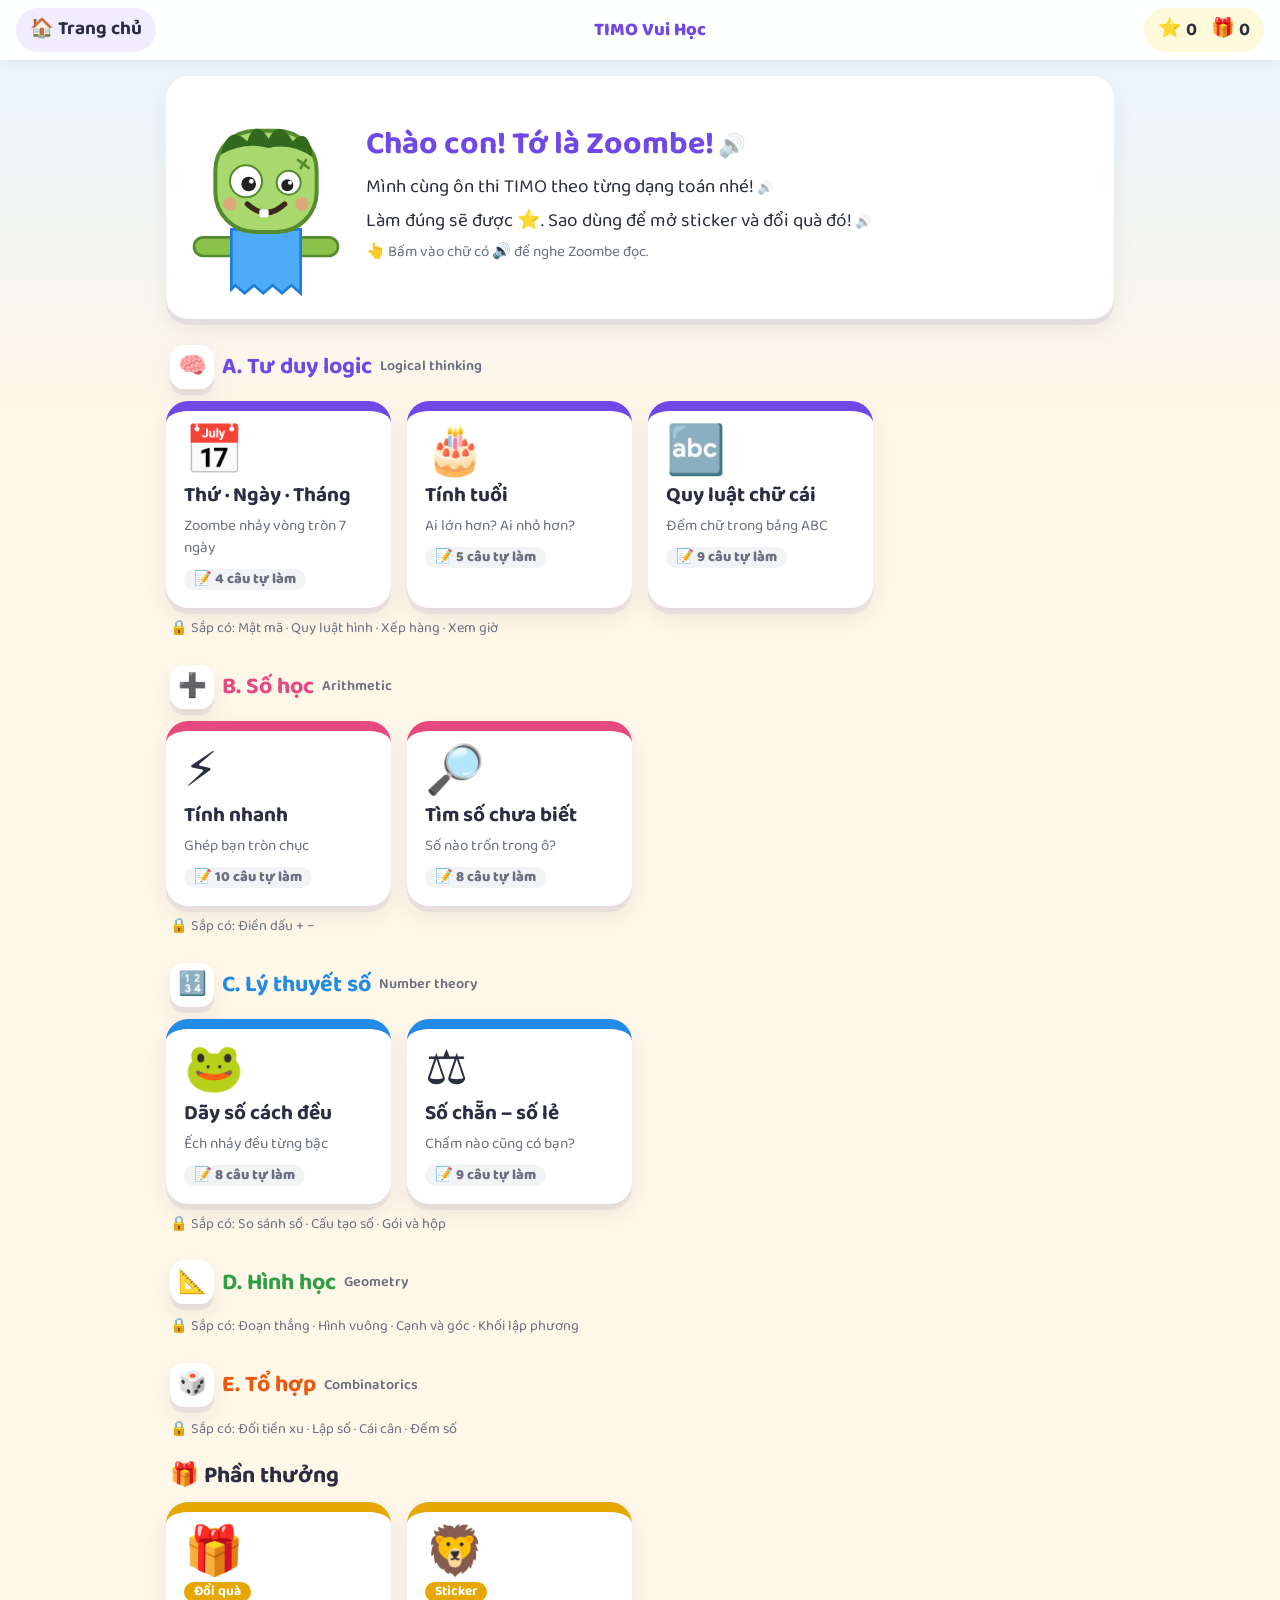
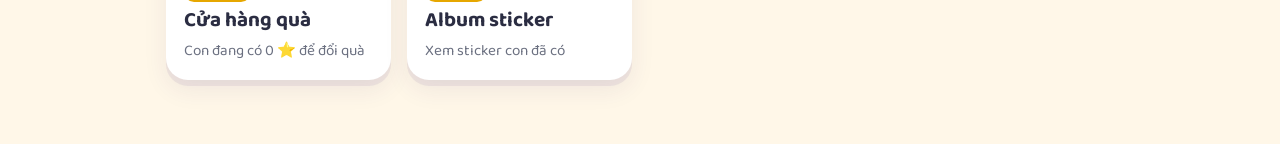
==== index.html @ 5bb63a20 "Học theo dạng toán, Bài tự làm, Đổi quà và chạy trên điện thoại - Trang chủ đề dùng chung (chu-de.ht" ====
<!doctype html>
<html lang="vi">
<head>
  <meta charset="utf-8">
  <meta name="viewport" content="width=device-width, initial-scale=1">
  <title>TIMO Vui Học</title>
  <meta name="theme-color" content="#7048e8">
  <link rel="manifest" href="manifest.json">
  <link rel="apple-touch-icon" href="icons/apple-touch-icon.png">
  <meta name="mobile-web-app-capable" content="yes">
  <meta name="apple-mobile-web-app-capable" content="yes">
  <link rel="preconnect" href="https://fonts.googleapis.com">
  <link rel="preconnect" href="https://fonts.gstatic.com" crossorigin>
  <link href="https://fonts.googleapis.com/css2?family=Baloo+2:wght@500;600;700;800&display=swap" rel="stylesheet">
  <link rel="stylesheet" href="css/style.css">
</head>
<body>
  <header class="topbar" id="topbar"></header>

  <main class="wrap">
    <section class="hero card">
      <div class="zb float" data-zoombe="happy"></div>
      <div>
        <h1 class="say">Chào con! Tớ là Zoombe!</h1>
        <p class="say">Mình cùng ôn thi TIMO theo từng dạng toán nhé!</p>
        <p class="say">Làm đúng sẽ được ⭐. Sao dùng để mở sticker và đổi quà đó!</p>
        <p class="tip">👆 Bấm vào chữ có 🔊 để nghe Zoombe đọc.</p>
      </div>
    </section>

    <div id="parts"></div>

    <h2 class="section-title">🎁 Phần thưởng</h2>
    <div class="islands">
      <a class="island" href="doi-qua.html" style="--c:#e6a700">
        <span class="isl-icon">🎁</span><span class="isl-tag">Đổi quà</span>
        <b>Cửa hàng quà</b><small id="giftHint">Dùng ⭐ để đổi quà thật</small>
      </a>
      <a class="island" href="album.html" style="--c:#e6a700">
        <span class="isl-icon">🦁</span><span class="isl-tag">Sticker</span>
        <b>Album sticker</b><small id="albumHint">Xem sticker con đã có</small>
      </a>
    </div>
  </main>

  <script src="js/data.js"></script>
  <script src="js/common.js"></script>
  <script src="js/topics/chu-cai.js"></script>
  <script src="js/topics/tinh-nhanh.js"></script>
  <script src="js/topics/tim-so.js"></script>
  <script src="js/topics/day-so.js"></script>
  <script src="js/topics/chan-le.js"></script>
  <script>
    (function () {
      const { esc } = TV, st = TV.getState();
      // Tiến độ bài tự làm: số câu đúng cao nhất / tổng số câu
      const badge = (testId, n) => {
        const t = st.tests[testId];
        return t && t.done ? `<span class="isl-score">📝 ${t.best}/${n}${t.best === n ? ' 🏆' : ''}</span>` : `<span class="isl-score todo">📝 ${n} câu tự làm</span>`;
      };
      const card = (c, part) => `<a class="island" href="${c.href}" style="--c:${part.color}">
          <span class="isl-icon">${c.icon}</span><b>${esc(c.title)}</b><small>${esc(c.sub)}</small>${badge(c.test, c.n)}</a>`;
      const topics = window.TVTopics || [];
      document.getElementById('parts').innerHTML = TVData.PARTS.map(p => {
        const cards = TVData.LINKS.filter(l => l.part === p.id)
          .concat(topics.filter(t => t.part === p.id).map(t => ({ href: `chu-de.html?id=${t.id}`, icon: t.icon, title: t.title, sub: t.sub, test: `${t.id}-test`, n: t.test.length })));
        return `<section class="part" style="--c:${p.color}">
            <h2 class="part-title"><span class="part-icon">${p.icon}</span> ${p.id}. ${p.vi} <small>${p.en}</small></h2>
            ${cards.length ? `<div class="islands">${cards.map(c => card(c, p)).join('')}</div>` : ''}
            <p class="soon">🔒 Sắp có: ${esc(p.soon)}</p>
          </section>`;
      }).join('');
      if (st.stickers) document.getElementById('albumHint').textContent = `Con đã có ${st.stickers} sticker!`;
      document.getElementById('giftHint').textContent = `Con đang có ${TV.available()} ⭐ để đổi quà`;
    })();
  </script>
</body>
</html>
---- css/style.css ----
/* TIMO Vui Học – giao diện dùng chung */
:root {
  --bg: #fff7e8;
  --bg2: #e7f5ff;
  --ink: #2b2d42;
  --muted: #6b7080;
  --card: #fff;
  --line: #ece7f5;
  --pri: #7048e8;
  --pri-d: #5f3dc4;
  --pri-soft: #f1ecff;
  --zb: #a9d86e;
  --fwd: #2f9e44;
  --fwd-bg: #ebfbee;
  --back: #e8590c;
  --back-bg: #fff4e6;
  --ok: #2f9e44;
  --bad: #e03131;
  --gold: #fcc419;
  --r: 22px;
  --shadow: 0 6px 0 rgba(60, 40, 120, .07), 0 10px 24px rgba(60, 40, 120, .08);
  font-family: 'Baloo 2', 'Nunito', 'Segoe UI', system-ui, sans-serif;
}

* { box-sizing: border-box; }
html { -webkit-text-size-adjust: 100%; }
body {
  margin: 0;
  min-height: 100vh;
  color: var(--ink);
  font-size: 19px;
  line-height: 1.45;
  background: linear-gradient(180deg, var(--bg2), var(--bg) 420px) no-repeat, var(--bg);
}
h1, h2, h3 { line-height: 1.2; margin: 0 0 10px; }
h1 { font-size: 2rem; }
h2 { font-size: 1.45rem; }
h3 { font-size: 1.2rem; }
p { margin: 6px 0; }
button { font: inherit; color: inherit; }
:focus-visible { outline: 4px solid var(--gold); outline-offset: 2px; }
[hidden] { display: none !important; }
.muted { color: var(--muted); }
.fwd-t { color: var(--fwd); }
.back-t { color: var(--back); }

/* ---------- Thanh trên cùng ---------- */
.topbar {
  position: sticky; top: 0; z-index: 20;
  display: flex; align-items: center; justify-content: space-between; gap: 10px;
  padding: 8px 16px;
  background: rgba(255, 255, 255, .92);
  backdrop-filter: blur(6px);
  box-shadow: 0 2px 10px rgba(60, 40, 120, .08);
}
.topbar a { text-decoration: none; color: var(--ink); font-weight: 700; }
.tb-home, .tb-stars {
  display: inline-flex; align-items: center; gap: 4px;
  padding: 6px 14px; border-radius: 999px; background: var(--pri-soft); min-height: 44px;
}
.tb-stars { background: #fff9db; }
.tb-stars b { font-size: 1.15rem; }
.tb-sep { margin-left: 10px; }
.tb-title { font-weight: 800; color: var(--pri); font-size: 1.15rem; }
.tb-stars.pop { animation: pop .6s; }

/* ---------- Khung chung ---------- */
.wrap { max-width: 980px; margin: 0 auto; padding: 16px 16px 64px; }
.card {
  background: var(--card); border-radius: var(--r); box-shadow: var(--shadow);
  padding: 20px; margin: 0 0 18px;
}
.section-title { margin: 22px 4px 12px; }
.tip { color: var(--muted); font-size: .95rem; }

.btn {
  border: 0; border-radius: 16px; padding: 12px 20px; min-height: 52px;
  font-weight: 700; font-size: 1.05rem; color: #fff; background: var(--pri);
  box-shadow: 0 5px 0 var(--pri-d); cursor: pointer; transition: transform .08s, box-shadow .08s;
}
.btn:active { transform: translateY(3px); box-shadow: 0 2px 0 var(--pri-d); }
.btn:disabled { opacity: .5; cursor: default; transform: none; }
.btn-big { font-size: 1.2rem; padding: 14px 26px; min-height: 58px; }
.btn-ghost { background: var(--pri-soft); color: var(--pri-d); box-shadow: 0 5px 0 #d9ccff; }
.btn-ghost:active { box-shadow: 0 2px 0 #d9ccff; }
.fwd-btn { background: var(--fwd); box-shadow: 0 5px 0 #237a35; }
.back-btn { background: var(--back); box-shadow: 0 5px 0 #b64708; }
.btn-danger { background: var(--bad); box-shadow: 0 5px 0 #a51d1d; }
.btn-row { display: flex; flex-wrap: wrap; gap: 12px; margin-top: 14px; justify-content: center; }
.next-row { display: flex; justify-content: center; margin: 6px 0 26px; }

/* Chữ bấm để nghe */
.say { cursor: pointer; border-radius: 10px; transition: background .2s; }
.say:hover { background: #f6f2ff; }
p.say::after, li.say::after, h1.say::after, .bubble.say::after { content: " 🔊"; font-size: .7em; opacity: .45; }
.speaking { animation: speak .7s; }
@keyframes speak {
  0% { box-shadow: 0 0 0 0 rgba(252, 196, 25, .9); }
  100% { box-shadow: 0 0 0 14px rgba(252, 196, 25, 0); }
}

/* ---------- Zoombe & bong bóng lời nói ---------- */
.zb { width: 96px; flex: none; }
.zb svg { width: 100%; height: auto; display: block; overflow: visible; }
.zb-big { width: 140px; margin: 0 auto; }
.guide { display: flex; align-items: center; gap: 16px; }
.guide-sm { margin-top: 12px; }
.guide-sm .zb { width: 64px; }
.bubble {
  position: relative; flex: 1;
  background: #f3fbe9; border: 3px solid var(--zb); border-radius: 20px;
  padding: 12px 16px; font-weight: 600;
}
.bubble::before {
  content: ""; position: absolute; left: -15px; top: 50%; margin-top: -10px;
  border-style: solid; border-width: 10px 15px 10px 0; border-color: transparent var(--zb) transparent transparent;
}
.bounce { animation: bounce .5s; }
.float svg { animation: float 3s ease-in-out infinite; }

/* ---------- Trang chủ ---------- */
.hero { display: flex; align-items: center; gap: 20px; }
.hero .zb { width: 160px; }
.hero h1 { color: var(--pri); }
.islands { display: grid; grid-template-columns: repeat(auto-fill, minmax(210px, 1fr)); gap: 16px; }
.island {
  display: flex; flex-direction: column; align-items: flex-start; gap: 4px;
  padding: 18px; border-radius: var(--r); background: #fff; box-shadow: var(--shadow);
  border-top: 10px solid var(--c); text-decoration: none; color: var(--ink);
  transition: transform .15s;
}
.island:hover { transform: translateY(-4px) rotate(-1deg); }
.island b { font-size: 1.3rem; }
.island small { color: var(--muted); font-size: .95rem; }
.isl-icon { font-size: 3rem; line-height: 1; }
.isl-tag { background: var(--c); color: #fff; font-weight: 700; font-size: .85rem; padding: 0 10px; border-radius: 999px; }
.island.locked { opacity: .55; }
.island.locked:hover { transform: none; }

/* ---------- Tab ---------- */
.tabs { display: flex; gap: 8px; overflow-x: auto; padding: 4px 2px 12px; scroll-margin-top: 70px; }
.tabs button {
  flex: none; border: 3px solid transparent; border-radius: 999px; padding: 8px 16px; min-height: 48px;
  background: #fff; font-weight: 700; white-space: nowrap; cursor: pointer; box-shadow: var(--shadow);
}
.tabs button.active { background: var(--pri); color: #fff; }
.panel { display: none; }
.panel.active { display: block; animation: fade .3s; }

/* ---------- Thẻ từ vựng ---------- */
.word-grid { display: grid; grid-template-columns: repeat(auto-fill, minmax(140px, 1fr)); gap: 12px; margin-top: 12px; }
.word-grid.small { grid-template-columns: repeat(auto-fill, minmax(120px, 1fr)); }
.word-card {
  display: flex; flex-direction: column; align-items: center; justify-content: center; gap: 4px;
  padding: 14px 8px; min-height: 110px; text-align: center; cursor: pointer;
  background: #fff; border: 3px solid #f1f0f6; border-bottom: 7px solid var(--c, var(--pri)); border-radius: 18px;
  transition: transform .12s;
}
.word-card:hover { transform: translateY(-3px); }
.word-card:active { transform: scale(.96); }
.wc-icon { background: var(--c, var(--pri)); color: #fff; font-weight: 800; border-radius: 999px; padding: 0 12px; font-size: .95rem; }
.wc-icon.emoji { background: none; font-size: 1.8rem; padding: 0; line-height: 1.1; }
.wc-en { font-size: 1.2rem; font-weight: 800; line-height: 1.15; }
.wc-vi { color: var(--muted); font-weight: 600; }

.key-grid { display: grid; grid-template-columns: repeat(auto-fill, minmax(210px, 1fr)); gap: 12px; margin-top: 10px; }
.key {
  display: flex; flex-direction: column; align-items: center; text-align: center; gap: 2px;
  padding: 14px; border-radius: 18px; border: 3px solid var(--pri); background: var(--pri-soft); cursor: pointer;
}
.key.fwd { border-color: var(--fwd); background: var(--fwd-bg); }
.key.back { border-color: var(--back); background: var(--back-bg); }
.key-arrow { font-size: 2.3rem; line-height: 1.1; }
.key > b { font-size: 1.25rem; }

/* ---------- Chọn thứ / chọn mức ---------- */
.chip-row { display: flex; flex-wrap: wrap; gap: 8px; justify-content: center; margin: 10px 0; }
.chip-btn {
  border: 3px solid var(--c, var(--pri)); background: #fff; border-radius: 999px;
  padding: 6px 14px; min-height: 46px; font-weight: 700; cursor: pointer;
}
.chip-btn.active { background: var(--c, var(--pri)); color: #fff; }
.real-day { text-align: center; font-weight: 700; color: var(--pri); }

/* ---------- Con đường 5 ngày ---------- */
.timeline { display: grid; grid-template-columns: repeat(5, minmax(0, 1fr)); gap: 6px; margin: 14px 0 8px; }
.tl-cell {
  position: relative; display: flex; flex-direction: column; align-items: center; gap: 3px;
  padding: 72px 4px 10px; min-width: 0; text-align: center; cursor: pointer;
  background: #fff; border: 3px solid #eceaf3; border-radius: 16px;
}
.tl-cell.today { background: #fff9db; }
.tl-cell.sel { border-color: var(--c); box-shadow: 0 0 0 4px rgba(112, 72, 232, .15); }
.tl-zb { position: absolute; top: 4px; left: 50%; width: 56px; transform: translateX(-50%); }
.tl-zb svg { width: 100%; height: auto; animation: pop .4s; }
.tl-vi { font-weight: 800; font-size: 1rem; line-height: 1.1; }
.tl-en { color: var(--muted); font-size: .7rem; line-height: 1.1; }
.tl-day { background: var(--c); color: #fff; border-radius: 999px; padding: 0 8px; font-weight: 700; font-size: .85rem; white-space: nowrap; }
.tl-off { font-size: .8rem; font-weight: 800; }
.tl-off.fwd { color: var(--fwd); }
.tl-off.back { color: var(--back); }
.legend { display: flex; flex-wrap: wrap; gap: 8px 20px; justify-content: center; font-weight: 700; }

/* ---------- Vòng tròn 7 ngày ---------- */
.wheel-wrap { width: min(100%, 380px); margin: 0 auto; }
.wheel-holder .wheel-wrap { width: min(100%, 300px); }
.wheel { position: relative; width: 100%; aspect-ratio: 1 / 1; }
.wheel-ring { position: absolute; inset: 11%; border-radius: 50%; border: 6px dashed #d0bfff; }
.wnode {
  position: absolute; width: 21%; aspect-ratio: 1 / 1; padding: 0; transform: translate(-50%, -50%);
  display: flex; flex-direction: column; align-items: center; justify-content: center; line-height: 1;
  border-radius: 50%; border: 4px solid var(--c); background: #fff; cursor: pointer;
  transition: transform .25s, background .25s;
}
.wnode b { font-size: clamp(.75rem, 3.4vw, 1.05rem); }
.wnode small { font-size: .62rem; color: var(--muted); }
.wnode.here { background: var(--c); color: #fff; transform: translate(-50%, -50%) scale(1.12); }
.wnode.here small { color: #fff; }
.whome { position: absolute; top: -12px; left: -8px; font-size: 1.05rem; display: none; }
.wnode.home .whome { display: block; }
.wmark {
  position: absolute; bottom: -8px; right: -8px; min-width: 24px; height: 24px; padding: 0 5px;
  display: none; align-items: center; justify-content: center;
  border-radius: 12px; color: #fff; font-size: .8rem; font-weight: 800;
}
.wmark.fwd { display: flex; background: var(--fwd); }
.wmark.back { display: flex; background: var(--back); }
.wtoken { position: absolute; z-index: 2; width: 17%; transform: translate(-50%, -50%); transition: left .4s ease, top .4s ease; pointer-events: none; }
.wtoken svg { width: 100%; height: auto; display: block; }
.wtoken-in.jump { animation: jump .45s; }
.wcenter { position: absolute; left: 50%; top: 50%; width: 22%; transform: translate(-50%, -50%); text-align: center; line-height: 1; }
.wcount { display: block; font-size: clamp(1.4rem, 7vw, 2.2rem); }
.wcount.fwd { color: var(--fwd); }
.wcount.back { color: var(--back); }
.wlabel { font-size: .7rem; color: var(--muted); }
.magic {
  margin-top: 16px; padding: 12px; text-align: center; font-weight: 700;
  background: #fff9db; border: 3px dashed var(--gold); border-radius: 16px;
}

/* ---------- Ví dụ ---------- */
.method-list { list-style: none; padding: 0; margin: 0; counter-reset: m; }
.method-list li { background: #f8f6ff; border-radius: 14px; padding: 10px 14px; margin: 8px 0; font-size: 1.1rem; }
.example h3 { color: var(--pri); }
.q-en { font-weight: 700; color: #1c7ed6; }
.ex-layout { display: grid; grid-template-columns: minmax(0, 1fr) minmax(0, 1.15fr); gap: 20px; align-items: start; margin-top: 12px; }
.step-list { list-style: none; padding: 0; margin: 0; }
.step-list li { background: #f8f9fa; border-radius: 14px; padding: 10px 14px; margin: 0 0 8px; }
.step-list li.current { background: #fff3bf; box-shadow: inset 0 0 0 3px var(--gold); }
.step-list li.answer { background: #d3f9d8; font-size: 1.15rem; font-weight: 700; }
.rule {
  display: flex; gap: 12px; align-items: center; padding: 14px 16px; margin-top: 14px;
  border-radius: 18px; background: #fff9db; border: 3px dashed var(--gold); font-weight: 700;
}
.rule-icon { font-size: 2.2rem; }

/* ---------- Quiz ---------- */
.q-picker-tip { text-align: center; margin: 0 0 6px; }
.q-picker { display: flex; flex-wrap: wrap; gap: 10px; justify-content: center; margin-bottom: 14px; }
.q-num {
  position: relative; width: 48px; height: 48px; border-radius: 50%; cursor: pointer;
  border: 3px solid #e9e4f7; background: #fff; font-weight: 800; font-size: 1.15rem;
}
.q-num.ok { border-color: var(--ok); background: #ebfbee; }
.q-num.retry { border-color: var(--gold); background: #fff9db; }
.q-num.cur { border-color: var(--pri); background: var(--pri); color: #fff; }
.q-num i { position: absolute; top: -9px; right: -9px; font-style: normal; font-size: .85rem; }
.quiz-top { display: flex; justify-content: space-between; gap: 8px; flex-wrap: wrap; margin-bottom: 6px; }
.q-progress, .q-tag { border-radius: 999px; padding: 2px 12px; font-weight: 800; font-size: .95rem; }
.q-progress { background: var(--pri-soft); color: var(--pri-d); }
.q-tag { background: #fff3bf; color: #8a5a00; }
.quiz .q-en, .quiz .q-vi { font-size: 1.15rem; }
.quiz .q-vi { font-weight: 700; }
.q-visual { margin: 10px 0; }
.q-visual:empty { display: none; }
.choices { display: grid; grid-template-columns: repeat(var(--cols, 3), minmax(0, 1fr)); gap: 10px; margin: 14px 0 6px; }
.choice {
  display: flex; flex-direction: column; align-items: center; justify-content: center; gap: 4px;
  min-height: 78px; padding: 12px 6px; font-size: 1.15rem; cursor: pointer;
  background: #fff; border: 3px solid #e9e4f7; border-radius: 18px; box-shadow: 0 5px 0 #e9e4f7;
}
.choice b { font-size: 1.6rem; line-height: 1; }
.choice small { color: var(--muted); font-size: .85rem; }
.choice:disabled { cursor: default; }
.choice.right { border-color: var(--ok); background: #ebfbee; box-shadow: 0 5px 0 var(--ok); animation: bounce .5s; }
.choice.wrong { border-color: var(--bad); background: #fff5f5; opacity: .55; animation: shake .4s; }
.day-chip { background: var(--c); color: #fff; border-radius: 999px; padding: 2px 10px; font-weight: 800; white-space: nowrap; }
.q-hint { margin-top: 12px; }
.quiz-end { text-align: center; }

/* ---------- Lật thẻ ---------- */
.mem-info { text-align: center; font-weight: 700; }
.mem-grid { display: grid; grid-template-columns: repeat(4, minmax(0, 1fr)); gap: 10px; margin-top: 10px; }
.mem-card {
  min-height: 96px; padding: 8px; border: 3px solid transparent; border-radius: 16px; cursor: pointer;
  background: var(--pri); color: #fff; box-shadow: 0 5px 0 var(--pri-d); font-weight: 700; line-height: 1.15;
}
.mem-front { font-size: 2.2rem; }
.mem-back { display: none; }
.mem-back i { display: block; font-style: normal; font-size: 1.5rem; }
.mem-back.en { color: #1c7ed6; }
.mem-card.open { background: #fff; color: var(--ink); border-color: #d0bfff; box-shadow: 0 5px 0 #d0bfff; animation: flip .3s; }
.mem-card.open .mem-front { display: none; }
.mem-card.open .mem-back { display: block; }
.mem-card.matched { background: #ebfbee; border-color: var(--ok); box-shadow: 0 5px 0 var(--ok); cursor: default; }

/* ---------- Cột tuổi ---------- */
.bars { display: flex; justify-content: center; align-items: flex-end; gap: 28px; min-height: 290px; padding-top: 10px; }
.bar-col { display: flex; flex-direction: column; align-items: center; gap: 6px; width: 92px; }
.bar-age { font-weight: 700; white-space: nowrap; }
.bar-age b { font-size: 1.5rem; }
.bar {
  position: relative; width: 70px; border-radius: 10px 10px 4px 4px; transition: height .35s ease;
  background: repeating-linear-gradient(to top, var(--c) 0 calc(var(--u) - 2px), rgba(255, 255, 255, .75) calc(var(--u) - 2px) var(--u));
}
.bar-gap {
  position: absolute; left: -7px; right: -7px; top: 0; height: 0;
  display: flex; align-items: center; justify-content: center;
  border: 3px dashed transparent; border-radius: 10px; transition: height .35s ease;
}
.bar-gap.on { border-color: var(--gold); background: rgba(252, 196, 25, .25); }
.bar-gap span { background: var(--gold); border-radius: 999px; padding: 0 8px; font-size: .8rem; font-weight: 800; white-space: nowrap; }
.bar-name { font-weight: 800; white-space: nowrap; }
.year-row { display: flex; flex-wrap: wrap; align-items: center; justify-content: center; gap: 12px; margin-top: 14px; }
.year-label { background: var(--pri-soft); color: var(--pri-d); font-weight: 800; padding: 6px 16px; border-radius: 999px; min-width: 190px; text-align: center; }

/* ---------- Bánh sinh nhật ---------- */
.cake { display: flex; flex-direction: column; align-items: center; margin: 6px auto 0; }
.cake-q { font-size: 2.4rem; font-weight: 800; color: var(--pri); line-height: 1; margin-bottom: 4px; }
.candles { display: flex; flex-wrap: wrap-reverse; justify-content: center; align-items: flex-end; gap: 7px 6px; max-width: 180px; padding-top: 18px; margin-bottom: -2px; }
.candle { position: relative; width: 10px; height: 34px; border-radius: 3px; background: repeating-linear-gradient(45deg, #74c0fc 0 5px, #fff 5px 10px); }
.candle.num { width: auto; height: auto; background: none; }
.candle.num em { display: block; font-style: normal; font-size: 2.8rem; font-weight: 800; line-height: .9; color: #f06595; -webkit-text-stroke: 2px #fff; }
.flame {
  position: absolute; left: 50%; top: -17px; width: 12px; height: 16px; margin-left: -6px;
  background: radial-gradient(circle at 50% 70%, #fff3bf, #fcc419 45%, #ff922b);
  border-radius: 50% 50% 50% 50% / 60% 60% 40% 40%; animation: flick .5s infinite alternate;
}
.cake.blown .flame { animation: none; opacity: 0; transform: translateY(-12px); transition: opacity .5s, transform .5s; }
.cake-top { width: 170px; height: 22px; background: #fff; border-radius: 12px 12px 0 0; box-shadow: inset 0 -8px 0 #ffc9de, 0 0 0 2px #fcc2d7; }
.cake-body { width: 180px; height: 58px; border-radius: 0 0 12px 12px; background: repeating-linear-gradient(90deg, #f783ac 0 20px, #faa2c1 20px 40px); }
.cake-plate { width: 220px; height: 12px; border-radius: 6px; background: #dee2e6; }
.cake-msg { text-align: center; font-weight: 800; color: var(--pri); min-height: 1.5em; }

/* ---------- Album ---------- */
.progress { height: 22px; margin: 14px 0 6px; border-radius: 999px; overflow: hidden; background: #f1f3f5; }
.progress-bar { height: 100%; border-radius: 999px; background: linear-gradient(90deg, var(--gold), #ff922b); transition: width .5s; }
.sticker-grid { display: grid; grid-template-columns: repeat(auto-fill, minmax(92px, 1fr)); gap: 12px; }
.sticker {
  display: flex; flex-direction: column; align-items: center; justify-content: center; aspect-ratio: 1 / 1;
  font-size: 3.2rem; line-height: 1; border-radius: 20px; background: #fff9db; border: 3px solid var(--gold); cursor: pointer;
}
.sticker.pop { animation: pop .6s; }
.sticker.locked { background: #f1f3f5; border-color: #dee2e6; font-size: 1.6rem; cursor: default; }
.sticker small { font-size: .8rem; color: var(--muted); margin-top: 4px; }
.table-wrap { overflow-x: auto; }
.report { width: 100%; border-collapse: collapse; font-size: 1rem; }
.report th, .report td { text-align: left; padding: 8px; border-bottom: 1px solid var(--line); vertical-align: top; }
.report ul { margin: 0; padding-left: 18px; }
.voice-ok { color: var(--ok); font-weight: 700; }
.voice-warn { color: var(--back); font-weight: 700; }

/* ---------- Hộp thông báo & pháo giấy ---------- */
.modal-ov { position: fixed; inset: 0; z-index: 50; display: flex; align-items: center; justify-content: center; padding: 16px; background: rgba(30, 20, 60, .45); }
.modal { width: 100%; max-width: 420px; text-align: center; }
.modal-zb { width: 110px; margin: 0 auto; }
.sticker-new { font-size: 5rem; line-height: 1.1; animation: bounce 1s infinite; }
.confetti { position: fixed; inset: 0; z-index: 60; pointer-events: none; overflow: hidden; }
.confetti i { position: absolute; top: -20px; width: 10px; height: 14px; border-radius: 2px; animation: fall linear forwards; }

/* ---------- Trang chủ theo 5 phần ---------- */
.center { text-align: center; }
.part { margin: 26px 0 8px; }
.part-title { display: flex; align-items: center; flex-wrap: wrap; gap: 8px; margin: 0 4px 12px; color: var(--c); }
.part-title small { color: var(--muted); font-size: .9rem; font-weight: 600; }
.part-icon { display: inline-flex; align-items: center; justify-content: center; width: 44px; height: 44px; border-radius: 14px; background: #fff; box-shadow: var(--shadow); }
.soon { margin: 10px 4px 0; color: var(--muted); font-size: .9rem; }
.isl-score { margin-top: 6px; background: #ebfbee; color: var(--ok); font-weight: 800; font-size: .9rem; padding: 0 10px; border-radius: 999px; }
.isl-score.todo { background: #f1f3f5; color: var(--muted); }

/* ---------- Hình: dãy ô (dãy số, dãy chữ) ---------- */
.seq { display: flex; flex-wrap: wrap; align-items: center; justify-content: center; gap: 4px 0; margin: 8px 0; }
.pad {
  display: flex; flex-direction: column; align-items: center; justify-content: center;
  min-width: 54px; min-height: 54px; padding: 4px 6px; border-radius: 16px;
  background: #f3f0ff; border: 3px solid #b197fc; transition: background .3s;
}
.pad.g1 { background: #fff4e6; border-color: #ffa94d; }
.pad b { font-size: 1.35rem; line-height: 1.1; }
.pad small { font-size: .65rem; color: var(--muted); line-height: 1; }
.pad.blank { background: #fff; border-style: dashed; color: var(--muted); }
.pad.target { box-shadow: 0 0 0 4px rgba(252, 196, 25, .55); }
.pad.new { background: #fff3bf; border-style: solid; animation: pop .5s; }
.pad.ans { background: #d3f9d8; border-color: var(--ok); }
.hop { min-width: 8px; font-size: .78rem; font-weight: 800; color: var(--fwd); text-align: center; }
.hop.on { min-width: 34px; animation: fade .4s; }
.hop.down { color: var(--back); }
.hop.on::after { content: "➜"; display: block; font-size: .9rem; line-height: .8; color: #adb5bd; }
.g0-t { color: #7048e8; }
.g1-t { color: #e8590c; }
.v-seq { margin-bottom: 8px; }

/* ---------- Hình: bảng chữ cái ---------- */
.abc { display: grid; grid-template-columns: repeat(auto-fill, minmax(38px, 1fr)); gap: 5px; }
.abc-cell {
  position: relative; display: flex; flex-direction: column; align-items: center; padding: 4px 0 2px;
  border: 2px solid #e9ecef; border-radius: 10px; background: #fff; cursor: pointer; line-height: 1;
}
.abc-cell b { font-size: 1.1rem; }
.abc-cell small { font-size: .62rem; color: var(--muted); }
.abc-cell.hl { background: #f3f0ff; border-color: #b197fc; }
.abc-cell.cnt { background: #fff3bf; border-color: var(--gold); animation: pop .4s; }
.abc-cell.cnt::after {
  content: attr(data-n); position: absolute; top: -9px; right: -6px; min-width: 18px; height: 18px; border-radius: 9px;
  background: var(--back); color: #fff; font-size: .7rem; font-weight: 800; display: flex; align-items: center; justify-content: center;
}
.abc-cell.ans { background: #d3f9d8; border-color: var(--ok); }

/* ---------- Hình: thẻ số, phép tính ---------- */
.chips { display: flex; flex-wrap: wrap; align-items: flex-start; justify-content: center; gap: 8px 6px; margin: 8px 0; }
.chip {
  display: flex; flex-direction: column; align-items: center; min-width: 48px; padding: 6px 10px 2px; border-radius: 14px;
  background: #fff; border: 3px solid #dee2e6; transition: background .3s, border-color .3s;
}
.chip b { font-size: 1.3rem; line-height: 1.1; white-space: nowrap; }
.chip i { font-style: normal; font-size: .8rem; font-weight: 800; min-height: 1.1em; color: var(--ink); }
.chip.grp { background: var(--g); border-color: var(--g); animation: pop .4s; }
.chip.even { background: #d0ebff; border-color: #228be6; }
.chip.odd { background: #ffe8cc; border-color: #f76707; }
.chip.pick { box-shadow: 0 0 0 4px var(--gold); animation: bounce .6s; }
.op { font-size: 1.4rem; font-weight: 800; color: var(--muted); padding-top: 6px; }

/* ---------- Hình: sơ đồ đoạn thẳng ---------- */
.barm { margin: 8px 0 18px; }
.barm-total { text-align: center; border: 3px solid var(--ink); border-bottom: 0; border-radius: 10px 10px 0 0; height: 18px; margin: 0 2px 6px; position: relative; }
.barm-total span { position: relative; top: -16px; background: var(--card); padding: 0 10px; font-weight: 800; font-size: 1.25rem; }
.barm-total.unk span { color: var(--back); }
.barm-total.new span { color: var(--ok); animation: pop .5s; }
.barm-row { display: flex; gap: 4px; }
.seg { display: flex; align-items: center; justify-content: center; min-height: 52px; min-width: 40px; border-radius: 10px; font-size: 1.25rem; }
.seg.s0 { background: #d0bfff; }
.seg.s1 { background: #a5d8ff; }
.seg.s2 { background: #ffd8a8; }
.seg.unk { background: repeating-linear-gradient(45deg, #fff 0 8px, #f1f3f5 8px 16px); border: 3px dashed var(--back); color: var(--back); }
.seg.new { animation: pop .5s; box-shadow: inset 0 0 0 3px var(--ok); }

/* ---------- Hình: chấm xếp đôi ---------- */
.pairs { display: flex; flex-wrap: wrap; gap: 10px; justify-content: center; margin: 10px 0; }
.pair { display: flex; flex-direction: column; gap: 6px; padding: 6px; border-radius: 14px; background: #e7f5ff; }
.pair i { display: block; width: 24px; height: 24px; border-radius: 50%; background: #228be6; }
.pair.lone { background: #fff4e6; }
.pair.lone i { background: #f76707; }
.pair.lone.hl { animation: shake .5s 2; box-shadow: 0 0 0 3px #f76707; }
.pairs-say { text-align: center; font-weight: 700; }
.even-t { color: #1c7ed6; }
.odd-t { color: #e8590c; }

/* ---------- Bài tự làm ---------- */
.ans-show { display: flex; align-items: center; justify-content: center; gap: 10px; margin: 14px 0 10px; font-weight: 700; }
.ans-box {
  min-width: 110px; padding: 4px 16px; border-radius: 16px; text-align: center;
  font-size: 2rem; line-height: 1.3; background: #fff9db; border: 3px dashed var(--gold);
}
.ans-box.pop { animation: pop .3s; }
.keypad { display: grid; grid-template-columns: repeat(3, minmax(0, 1fr)); gap: 8px; max-width: 320px; margin: 0 auto; }
.keypad.letter { grid-template-columns: repeat(auto-fill, minmax(46px, 1fr)); max-width: 560px; }
.key-btn {
  min-height: 56px; border: 0; border-radius: 14px; cursor: pointer; font-size: 1.5rem; font-weight: 800;
  background: var(--pri-soft); color: var(--pri-d); box-shadow: 0 4px 0 #d9ccff;
}
.keypad.letter .key-btn { min-height: 48px; font-size: 1.2rem; }
.key-btn:active { transform: translateY(3px); box-shadow: 0 1px 0 #d9ccff; }
.key-btn.del { background: #fff5f5; color: var(--bad); box-shadow: 0 4px 0 #ffc9c9; }
.choice.picked { border-color: var(--pri); background: var(--pri-soft); box-shadow: 0 5px 0 var(--pri); }
.q-num.filled { border-color: var(--ok); background: #ebfbee; }
.q-num.bad { border-color: var(--bad); background: #fff5f5; }
.q-num.cur.filled { background: var(--pri); border-color: var(--ok); color: #fff; }
.q-num.cur.ok { background: var(--ok); color: #fff; }
.q-num.cur.bad { background: var(--bad); border-color: var(--bad); color: #fff; }
.verdict { margin: 12px 0; padding: 12px 16px; border-radius: 16px; font-weight: 700; font-size: 1.1rem; display: grid; gap: 6px; }
.verdict.ok { background: #ebfbee; border: 3px solid var(--ok); }
.verdict.bad { background: #fff5f5; border: 3px solid #ffc9c9; }
.ans-val { font-size: 1.4rem; }
.ans-chip { display: inline-flex; align-items: center; gap: 6px; }
.ans-chip small { color: var(--muted); }
.sol-title { margin-top: 16px; }
.sol-title small { font-weight: 600; }

/* ---------- Đổi quà ---------- */
.gift-grid { display: grid; grid-template-columns: repeat(auto-fill, minmax(190px, 1fr)); gap: 14px; margin-top: 10px; }
.gift {
  display: flex; flex-direction: column; align-items: center; gap: 6px; padding: 16px; text-align: center;
  border-radius: 20px; background: #fff9db; border: 3px solid var(--gold);
}
.gift.lack { background: #f8f9fa; border-color: #dee2e6; }
.gift-icon { font-size: 3rem; line-height: 1; }
.gift-cost { font-weight: 800; font-size: 1.2rem; color: #8a5a00; }
.gift .progress { width: 100%; margin: 4px 0 0; height: 14px; }
.gift small { color: var(--muted); font-weight: 700; }
.gift-log { margin: 0; padding-left: 20px; }
.gift-log li { margin: 4px 0; }
.gate { display: flex; flex-wrap: wrap; align-items: center; gap: 10px; font-size: 1.3rem; }
.gate input, .gift-edit input {
  font: inherit; padding: 8px 12px; min-height: 48px; border: 3px solid #e9e4f7; border-radius: 12px; background: #fff; color: var(--ink);
}
.gate input { width: 110px; }
.gift-edit { display: grid; gap: 8px; margin: 10px 0; }
.ge-row { display: grid; grid-template-columns: 64px minmax(0, 1fr) 84px 56px; gap: 8px; align-items: center; }
.ge-row input { width: 100%; }
.ge-icon { text-align: center; }
.ge-del { padding: 0; min-height: 48px; }

/* ---------- Chuyển động ---------- */
.pop-in { animation: popin .35s ease-out; }
@keyframes popin { from { opacity: 0; transform: translateY(8px) scale(.98); } to { opacity: 1; transform: none; } }
@keyframes fade { from { opacity: 0; } to { opacity: 1; } }
@keyframes pop { 0% { transform: scale(1); } 40% { transform: scale(1.25); } 100% { transform: scale(1); } }
@keyframes bounce { 0%, 100% { transform: translateY(0); } 40% { transform: translateY(-12px); } }
@keyframes float { 0%, 100% { transform: translateY(0) rotate(-2deg); } 50% { transform: translateY(-8px) rotate(2deg); } }
@keyframes jump { 0%, 100% { transform: translateY(0); } 45% { transform: translateY(-35%) scale(1.08); } }
@keyframes shake { 0%, 100% { transform: translateX(0); } 25% { transform: translateX(-8px); } 75% { transform: translateX(8px); } }
@keyframes flip { from { transform: rotateY(90deg); } to { transform: rotateY(0); } }
@keyframes flick { from { transform: scale(1) rotate(-4deg); } to { transform: scale(1.08, 1.2) rotate(4deg); } }
@keyframes fall { from { transform: translateY(0) rotate(0); } to { transform: translateY(110vh) rotate(720deg); } }

@media (prefers-reduced-motion: reduce) {
  *, *::before, *::after { animation-duration: .01ms !important; animation-iteration-count: 1 !important; transition-duration: .01ms !important; }
}

/* ---------- Màn hình nhỏ (điện thoại, máy tính bảng dọc) ---------- */
@media (max-width: 720px) {
  .ex-layout { grid-template-columns: 1fr; }
}
@media (max-width: 600px) {
  body { font-size: 17px; }
  h1 { font-size: 1.6rem; }
  .card { padding: 16px; }
  .hero { flex-direction: column; text-align: center; }
  .hero .zb { width: 130px; }
  .guide .zb { width: 68px; }
  .guide-sm .zb { width: 54px; }
  .tb-home span, .tb-title { display: none; }
  .mem-grid { grid-template-columns: repeat(3, minmax(0, 1fr)); }
  .bars { gap: 14px; }
  .choice { font-size: 1rem; min-height: 70px; }
  .tl-cell { padding-top: 62px; }
  .tl-zb { width: 46px; }
  .tl-vi { font-size: .85rem; }
  .tl-en { font-size: .62rem; }
  .tl-day { font-size: .72rem; padding: 0 5px; }
  .pad { min-width: 46px; min-height: 48px; }
  .pad b { font-size: 1.15rem; }
  .hop.on { min-width: 28px; }
  .chip { min-width: 40px; padding: 4px 7px 2px; }
  .chip b { font-size: 1.1rem; }
  .btn-row .btn { flex: 1 1 auto; }
  .ge-row { grid-template-columns: 52px minmax(0, 1fr) 68px 48px; gap: 6px; }
}
/* Màn hình khi mở như ứng dụng trên iPhone (tránh tai thỏ) */
@supports (padding: env(safe-area-inset-top)) {
  .topbar { padding-top: max(8px, env(safe-area-inset-top)); }
  .wrap { padding-bottom: max(64px, env(safe-area-inset-bottom)); }
}
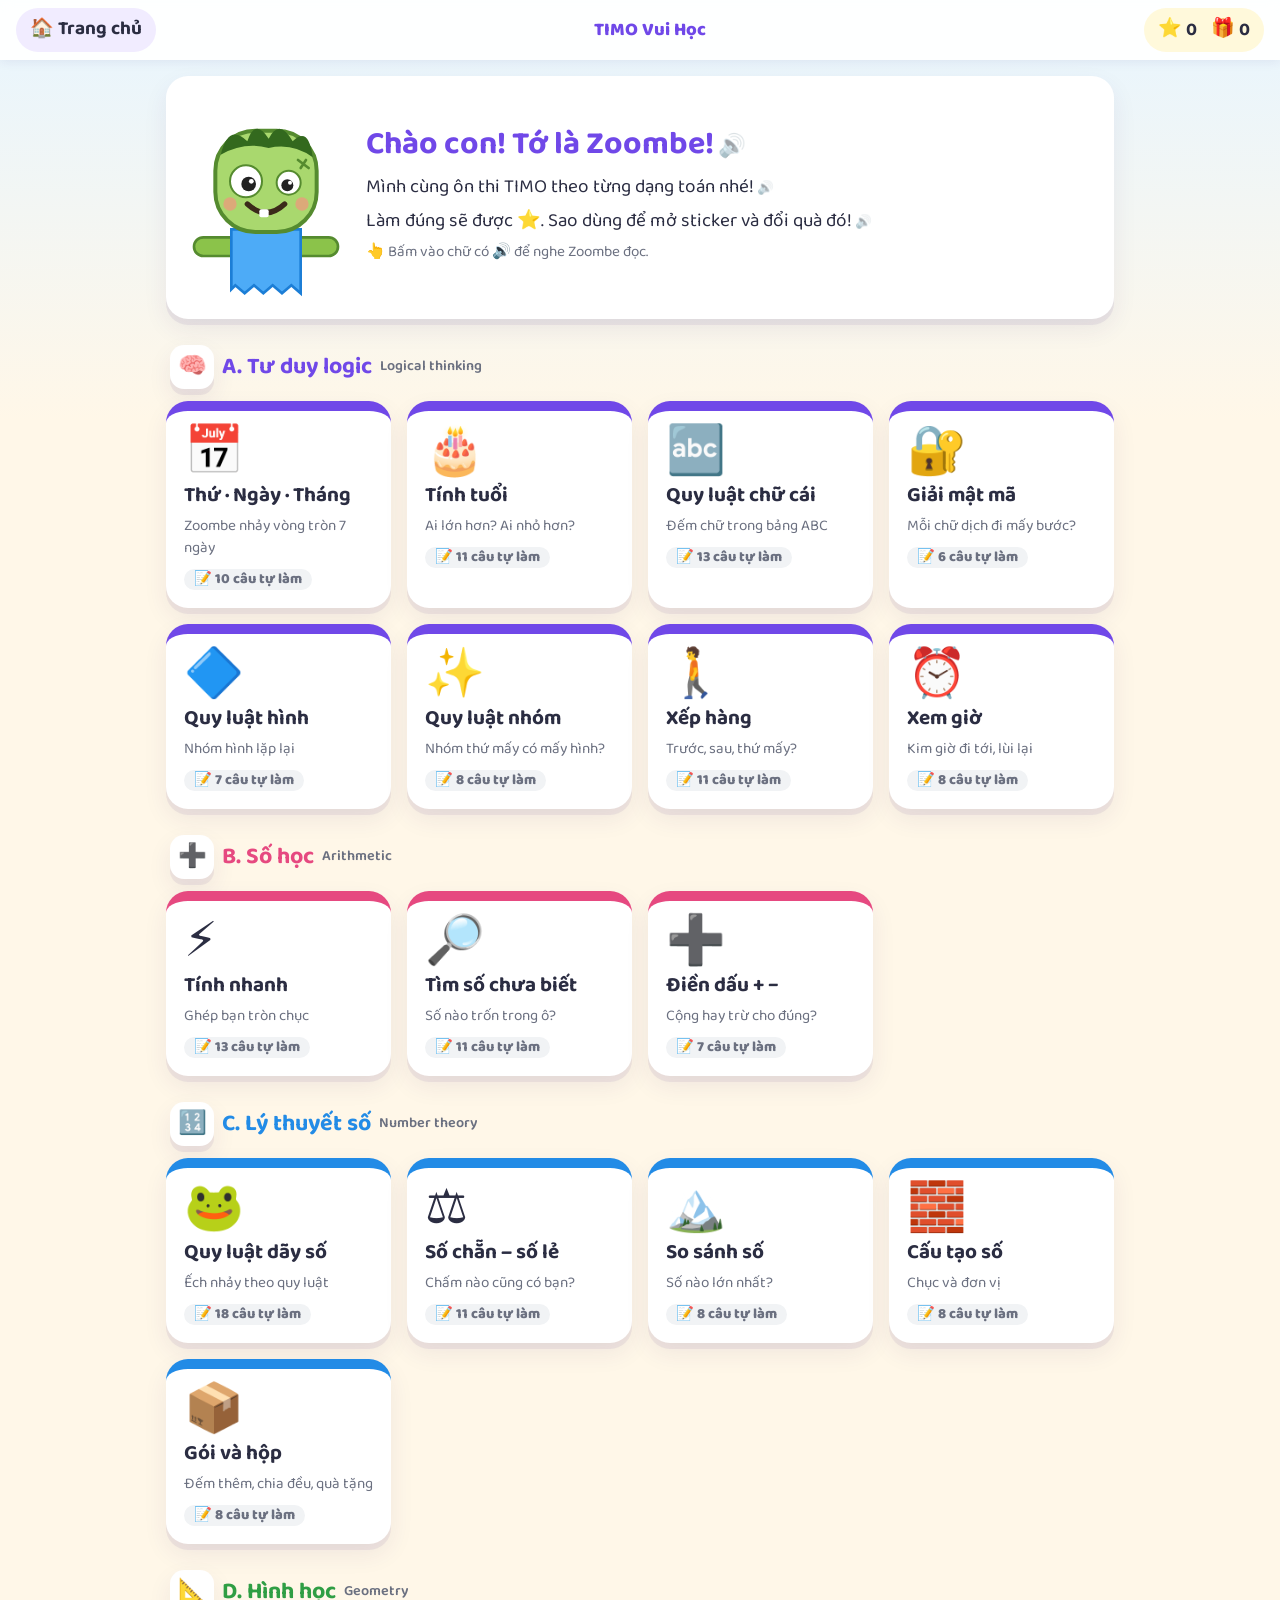
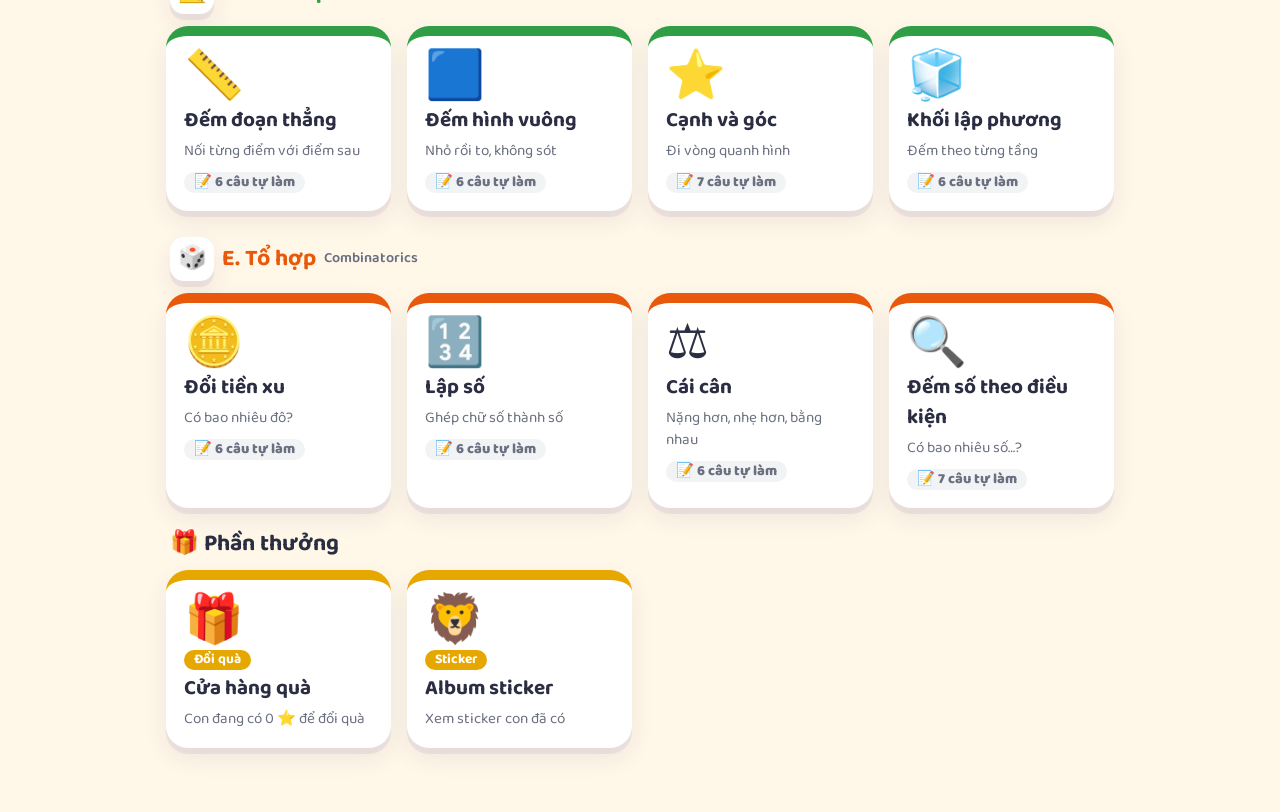
==== commit 29590124: "Đủ 22 dạng toán TIMO và bổ sung câu từ đề VQG 2025–2026 - 17 dạng mới: Mật mã, Quy luật hình, Quy lu" ====
--- a/index.html
+++ b/index.html
@@ -46,10 +46,27 @@
   <script src="js/data.js"></script>
   <script src="js/common.js"></script>
   <script src="js/topics/chu-cai.js"></script>
+  <script src="js/topics/ma-ma.js"></script>
+  <script src="js/topics/quy-luat-hinh.js"></script>
+  <script src="js/topics/quy-luat-nhom.js"></script>
+  <script src="js/topics/xep-hang.js"></script>
+  <script src="js/topics/xem-gio.js"></script>
   <script src="js/topics/tinh-nhanh.js"></script>
   <script src="js/topics/tim-so.js"></script>
+  <script src="js/topics/dien-dau.js"></script>
   <script src="js/topics/day-so.js"></script>
   <script src="js/topics/chan-le.js"></script>
+  <script src="js/topics/so-sanh.js"></script>
+  <script src="js/topics/cau-tao.js"></script>
+  <script src="js/topics/goi-hop.js"></script>
+  <script src="js/topics/doan-thang.js"></script>
+  <script src="js/topics/hinh-vuong.js"></script>
+  <script src="js/topics/canh-goc.js"></script>
+  <script src="js/topics/lap-phuong.js"></script>
+  <script src="js/topics/doi-xu.js"></script>
+  <script src="js/topics/lap-so.js"></script>
+  <script src="js/topics/cai-can.js"></script>
+  <script src="js/topics/dem-so.js"></script>
   <script>
     (function () {
       const { esc } = TV, st = TV.getState();
@@ -67,7 +84,7 @@
         return `<section class="part" style="--c:${p.color}">
             <h2 class="part-title"><span class="part-icon">${p.icon}</span> ${p.id}. ${p.vi} <small>${p.en}</small></h2>
             ${cards.length ? `<div class="islands">${cards.map(c => card(c, p)).join('')}</div>` : ''}
-            <p class="soon">🔒 Sắp có: ${esc(p.soon)}</p>
+            ${p.soon ? `<p class="soon">🔒 Sắp có: ${esc(p.soon)}</p>` : ''}
           </section>`;
       }).join('');
       if (st.stickers) document.getElementById('albumHint').textContent = `Con đã có ${st.stickers} sticker!`;
--- a/css/style.css
+++ b/css/style.css
@@ -454,6 +454,91 @@
 .pairs-say { text-align: center; font-weight: 700; }
 .even-t { color: #1c7ed6; }
 .odd-t { color: #e8590c; }
+
+/* ---------- Hình SVG dùng chung ---------- */
+.v-svg { display: flex; flex-direction: column; align-items: center; margin: 8px 0; }
+.v-svg svg { width: 100%; max-width: 340px; height: auto; overflow: visible; }
+.v-draw { stroke-dasharray: 400; stroke-dashoffset: 400; animation: draw .5s forwards; }
+.v-pop { animation: pop .4s; transform-box: fill-box; transform-origin: center; }
+@keyframes draw { to { stroke-dashoffset: 0; } }
+.pad.hl { background: #fff3bf; border-color: var(--gold); }
+.big-emoji { font-size: 1.8rem; line-height: 1; }
+.v-code > div { margin-bottom: 6px; }
+.g-say { text-align: center; font-weight: 700; min-height: 1.4em; }
+.cb.hl { fill: #ffe066; }
+.cb.z1.hl { fill: #ffc078; }
+.cb.z2.hl { fill: #faa2c1; }
+.cb.z3.hl { fill: #8ce99a; }
+
+/* Đồng hồ */
+.v-clock { display: flex; flex-direction: column; align-items: center; }
+.v-clock svg { width: min(220px, 70vw); height: auto; }
+.ck-n { font-size: 17px; font-weight: 800; fill: var(--ink); transition: fill .2s; }
+.ck-n.cnt { fill: #e8590c; }
+.ck-n.ans { fill: var(--ok); font-size: 21px; }
+.ck-hour { transform-origin: 100px 100px; transition: transform .45s ease; }
+.ck-say { margin: 4px 0 0; font-weight: 700; }
+
+/* Xếp hàng */
+.queue { display: flex; flex-wrap: wrap; align-items: center; justify-content: center; gap: 6px 4px; margin: 8px 0; }
+.q-head { font-size: .75rem; color: var(--muted); font-weight: 700; }
+.kid { position: relative; font-size: 1.5rem; line-height: 1; padding: 3px; border-radius: 10px; border: 2px solid transparent; }
+.kid.me { background: #fff3bf; border-color: var(--gold); }
+.kid.front { background: #d0ebff; }
+.kid.back { background: #ffe8cc; }
+.kid[data-n]::after {
+  content: attr(data-n); position: absolute; bottom: -8px; right: -4px; min-width: 16px; height: 16px; border-radius: 8px;
+  font-size: .62rem; font-weight: 800; color: #fff; background: #495057; display: flex; align-items: center; justify-content: center;
+}
+
+/* Các nhóm đồ vật */
+.groups { display: flex; flex-wrap: wrap; gap: 8px; justify-content: center; margin: 8px 0; }
+.grp-box { display: flex; flex-direction: column; align-items: center; gap: 2px; min-width: 64px; max-width: 150px; padding: 6px 8px; border-radius: 14px; background: #f8f9fa; border: 2px solid #dee2e6; }
+.grp-box.big { border-width: 3px; border-color: #b197fc; }
+.grp-items { font-size: 1.05rem; line-height: 1.3; text-align: center; word-break: break-all; min-height: 1.3em; }
+.grp-big { white-space: nowrap; font-weight: 800; }
+.grp-box small { font-size: .7rem; font-weight: 700; color: var(--muted); text-align: center; }
+.grp-box.hl { background: #fff3bf; border-color: var(--gold); }
+.grp-box.lack { background: #fff5f5; border-color: #ffc9c9; }
+.grp-box.new { background: #ebfbee; border-color: var(--ok); }
+.grp-box.gift { background: #fff0f6; border-color: #f783ac; }
+
+/* Que chục, khối đơn vị */
+.blocks { display: flex; flex-wrap: wrap; gap: 16px; justify-content: center; align-items: flex-end; margin: 8px 0; }
+.blk-part { display: flex; flex-wrap: wrap; align-items: flex-end; justify-content: center; gap: 4px; padding: 6px; border-radius: 14px; border: 2px dashed transparent; max-width: 220px; }
+.blk-part small { flex-basis: 100%; text-align: center; font-weight: 700; color: var(--muted); }
+.blk-part.hl { border-color: var(--gold); background: #fff9db; }
+.ten { width: 12px; height: 100px; border-radius: 3px; background: repeating-linear-gradient(to top, #4dabf7 0 8px, #fff 8px 10px); border: 1px solid #1c7ed6; }
+.hund { width: 60px; height: 60px; border-radius: 4px; background: repeating-linear-gradient(90deg, #b197fc 0 4px, #fff 4px 6px), #b197fc; border: 1px solid #7048e8; }
+.units { display: grid; grid-template-columns: repeat(3, 12px); gap: 3px; }
+.unit { width: 12px; height: 12px; border-radius: 2px; background: #ffd43b; border: 1px solid #e6a700; }
+
+/* Tiền xu */
+.coins { margin: 8px 0; text-align: center; }
+.coin-row { display: flex; flex-wrap: wrap; gap: 5px; justify-content: center; margin: 4px 0; }
+.coin { display: inline-flex; align-items: center; justify-content: center; width: 38px; height: 38px; border-radius: 50%; font-size: .78rem; font-weight: 800; box-shadow: inset 0 -3px 0 rgba(0, 0, 0, .15); }
+.coin.c1 { background: #dee2e6; color: #495057; }
+.coin.c2 { background: #ffd8a8; color: #a3480b; }
+.coin.c5 { background: #ffe066; color: #8a5a00; width: 44px; height: 44px; }
+.coin-out p { margin: 8px 0 2px; font-weight: 700; }
+
+/* Cái cân */
+.scales { display: flex; flex-wrap: wrap; gap: 8px; justify-content: center; margin: 8px 0; }
+.scale-one { display: flex; flex-direction: column; align-items: center; width: min(220px, 44vw); padding: 4px; border-radius: 14px; border: 2px solid transparent; }
+.scale-one svg { width: 100%; height: auto; }
+.scale-one small { font-weight: 700; color: var(--muted); }
+.scale-one.hl { border-color: var(--gold); background: #fff9db; }
+
+/* Điền dấu, phép cộng đặt cột */
+.sign-eq { display: flex; flex-wrap: wrap; align-items: center; justify-content: center; gap: 8px; margin: 14px 0 4px; font-size: 1.6rem; }
+.sign-btn {
+  width: 52px; height: 52px; border-radius: 14px; border: 3px dashed var(--pri); background: var(--pri-soft);
+  font-size: 1.8rem; font-weight: 800; color: var(--pri-d); cursor: pointer;
+}
+.sign-btn.pop { animation: pop .3s; }
+.small-eq, .eq-small { font-size: .95rem; white-space: nowrap; }
+.col-add { width: max-content; margin: 8px auto; font-size: 1.8rem; font-weight: 800; text-align: right; letter-spacing: 2px; font-variant-numeric: tabular-nums; }
+.col-sum { border-top: 3px solid var(--ink); margin-top: 2px; }
 
 /* ---------- Bài tự làm ---------- */
 .ans-show { display: flex; align-items: center; justify-content: center; gap: 10px; margin: 14px 0 10px; font-weight: 700; }
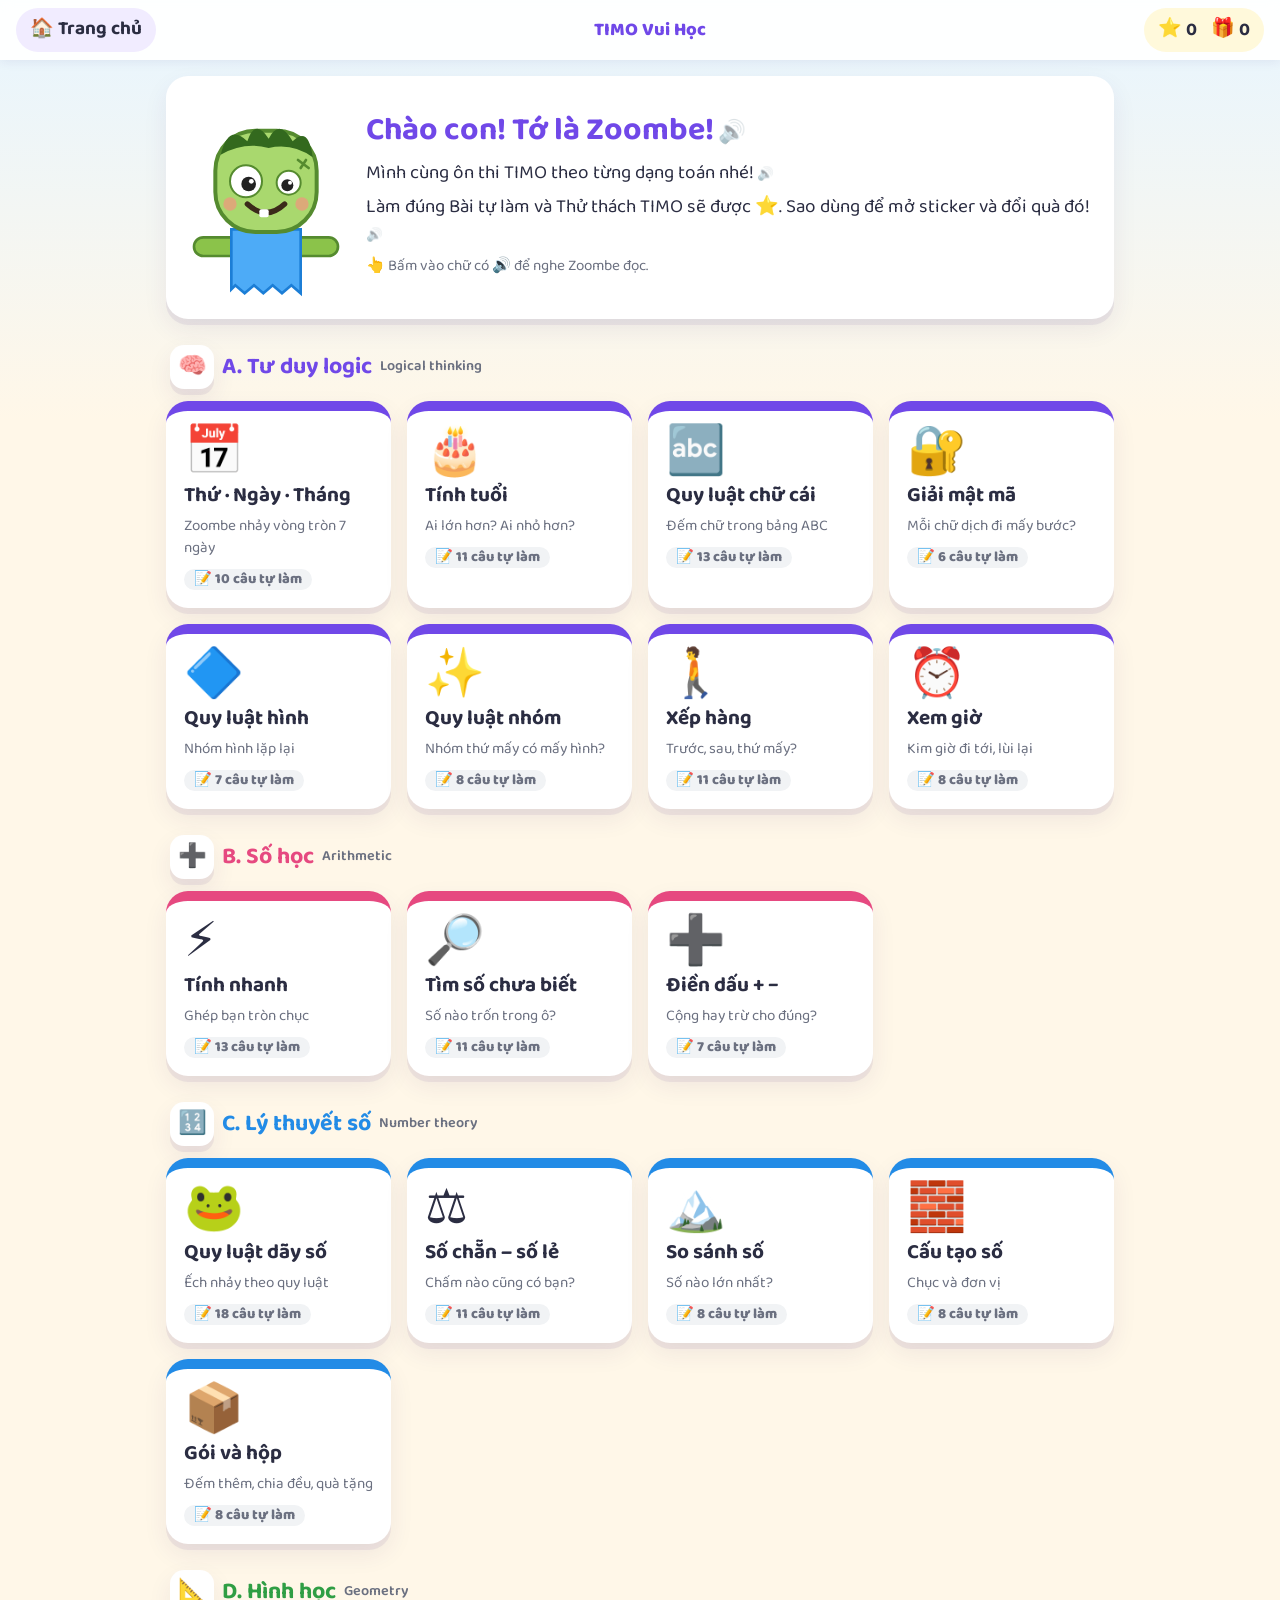
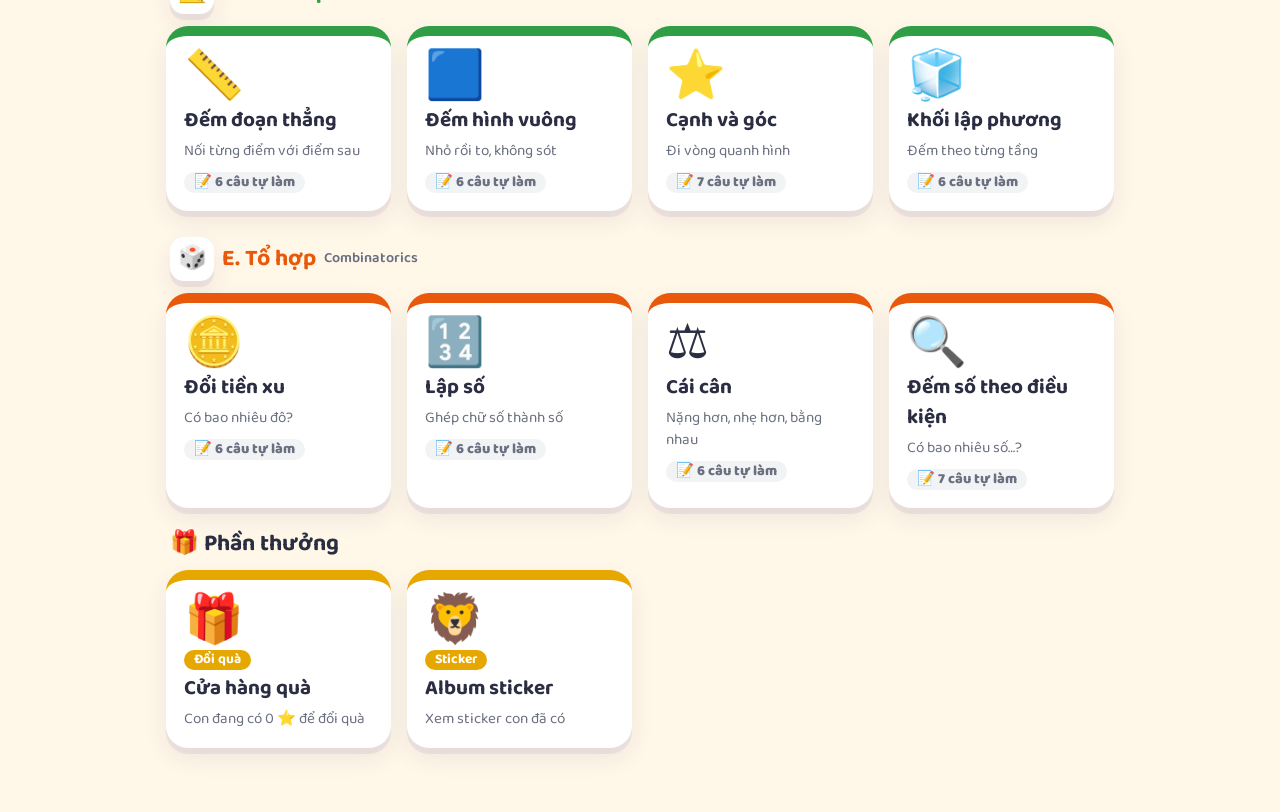
==== commit 4b657d3e: "Chỉ Thử thách TIMO và Bài tự làm mới được cộng sao Luyện tập, game và lật thẻ không còn cộng sao. Th" ====
--- a/index.html
+++ b/index.html
@@ -23,7 +23,7 @@
       <div>
         <h1 class="say">Chào con! Tớ là Zoombe!</h1>
         <p class="say">Mình cùng ôn thi TIMO theo từng dạng toán nhé!</p>
-        <p class="say">Làm đúng sẽ được ⭐. Sao dùng để mở sticker và đổi quà đó!</p>
+        <p class="say">Làm đúng Bài tự làm và Thử thách TIMO sẽ được ⭐. Sao dùng để mở sticker và đổi quà đó!</p>
         <p class="tip">👆 Bấm vào chữ có 🔊 để nghe Zoombe đọc.</p>
       </div>
     </section>
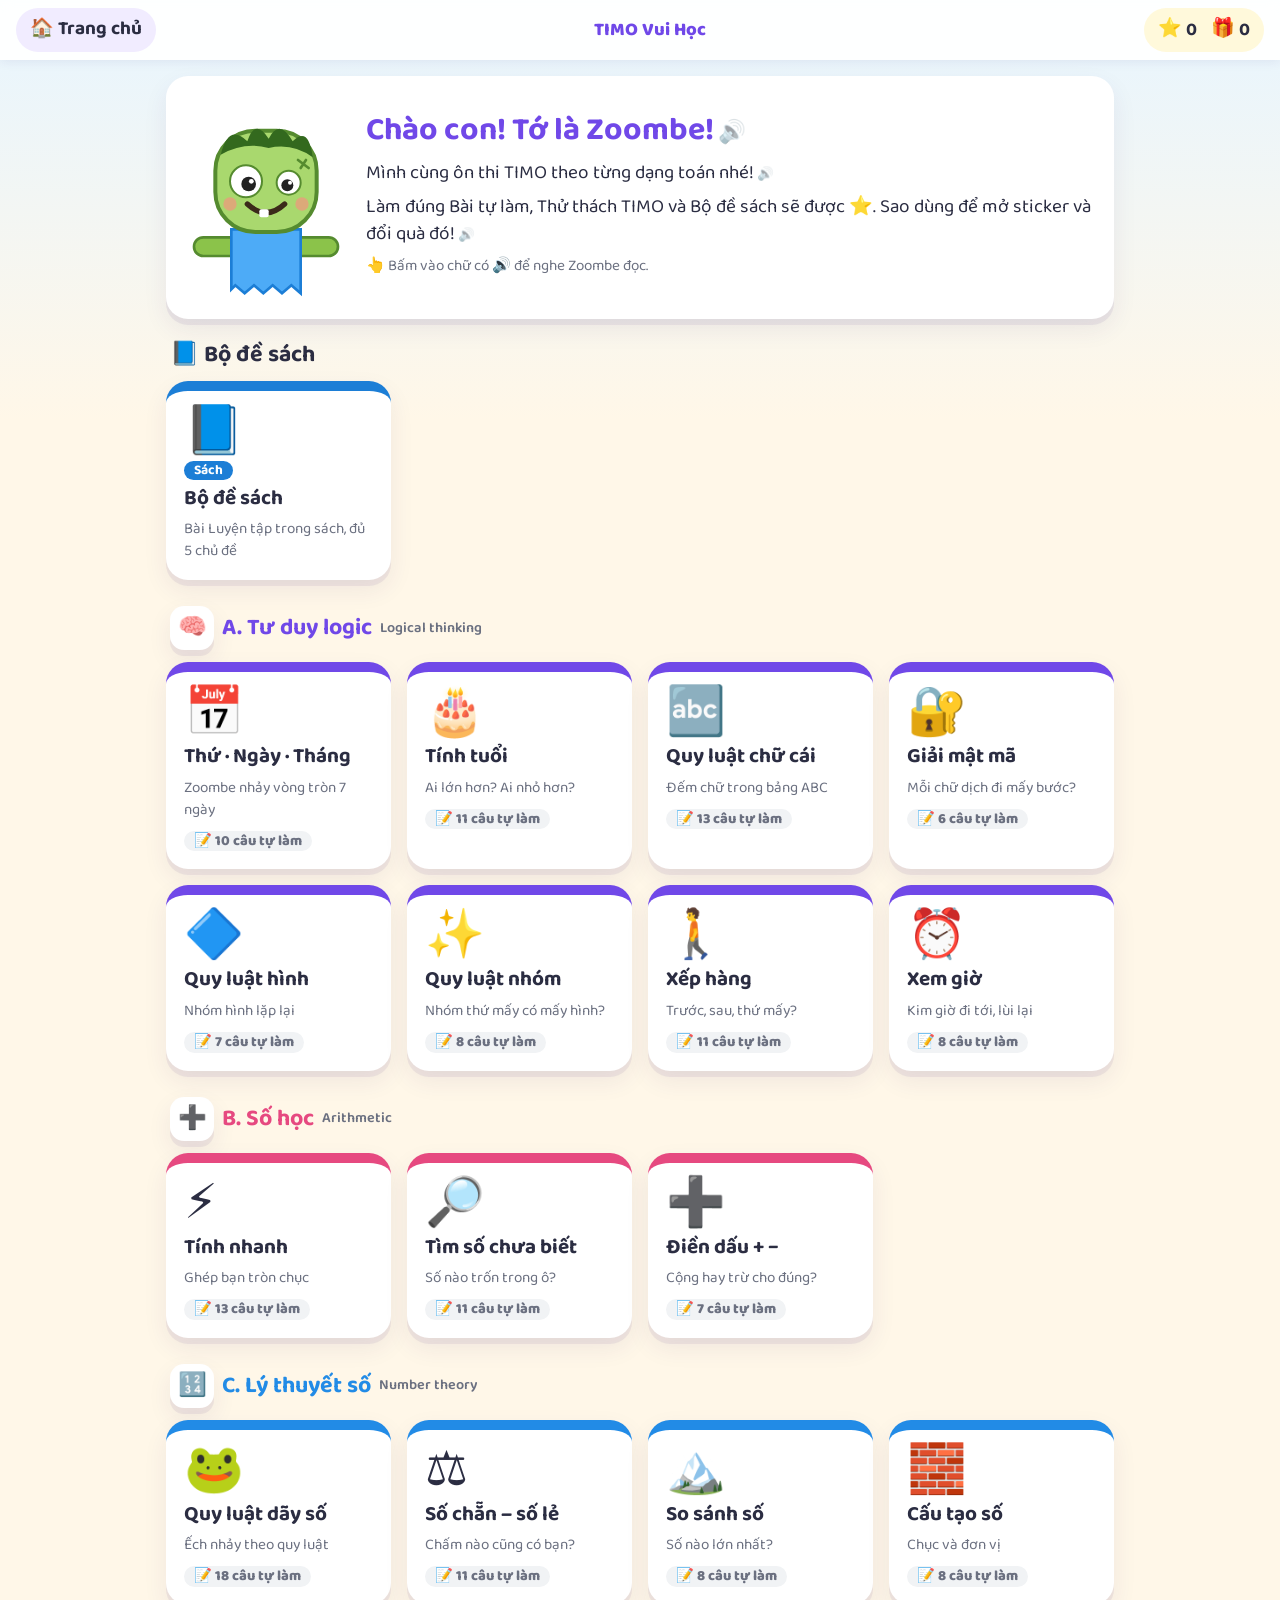
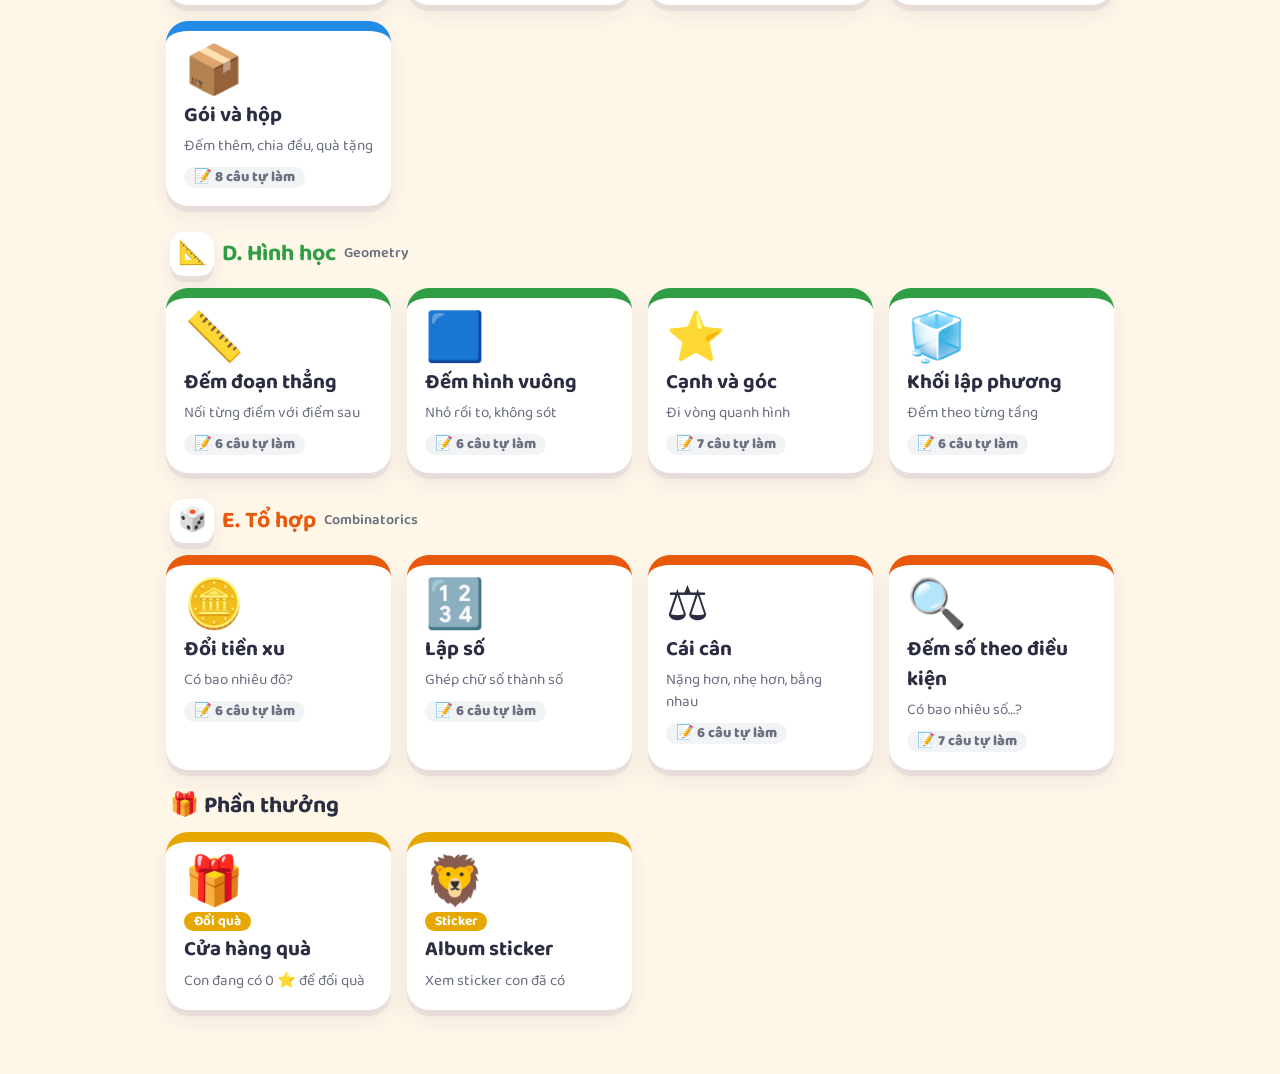
==== commit 3ee1b5d0: "Bộ đề sách, khoá Bài tự làm đến khi xong Thử thách TIMO, mật khẩu bố mẹ - Trang Bộ đề sách: 151 câu " ====
--- a/index.html
+++ b/index.html
@@ -23,10 +23,18 @@
       <div>
         <h1 class="say">Chào con! Tớ là Zoombe!</h1>
         <p class="say">Mình cùng ôn thi TIMO theo từng dạng toán nhé!</p>
-        <p class="say">Làm đúng Bài tự làm và Thử thách TIMO sẽ được ⭐. Sao dùng để mở sticker và đổi quà đó!</p>
+        <p class="say">Làm đúng Bài tự làm, Thử thách TIMO và Bộ đề sách sẽ được ⭐. Sao dùng để mở sticker và đổi quà đó!</p>
         <p class="tip">👆 Bấm vào chữ có 🔊 để nghe Zoombe đọc.</p>
       </div>
     </section>
+
+    <h2 class="section-title">📘 Bộ đề sách</h2>
+    <div class="islands">
+      <a class="island" href="bo-de-sach.html" style="--c:#1c7ed6">
+        <span class="isl-icon">📘</span><span class="isl-tag">Sách</span>
+        <b>Bộ đề sách</b><small>Bài Luyện tập trong sách, đủ 5 chủ đề</small>
+      </a>
+    </div>
 
     <div id="parts"></div>
 
--- a/css/style.css
+++ b/css/style.css
@@ -134,6 +134,7 @@
 .island small { color: var(--muted); font-size: .95rem; }
 .isl-icon { font-size: 3rem; line-height: 1; }
 .isl-tag { background: var(--c); color: #fff; font-weight: 700; font-size: .85rem; padding: 0 10px; border-radius: 999px; }
+.island.cur { box-shadow: 0 0 0 4px var(--c), 0 6px 0 rgba(0, 0, 0, .08); }
 .island.locked { opacity: .55; }
 .island.locked:hover { transform: none; }
 
@@ -498,6 +499,39 @@
 .grp-items { font-size: 1.05rem; line-height: 1.3; text-align: center; word-break: break-all; min-height: 1.3em; }
 .grp-big { white-space: nowrap; font-weight: 800; }
 .grp-box small { font-size: .7rem; font-weight: 700; color: var(--muted); text-align: center; }
+
+/* Khối lập phương nhìn thẳng: khối bị che hiện viền nét đứt */
+.cb.cr.hl, .cb.ct.hl { fill-opacity: .75; }
+.cb-ghost { fill: rgba(116, 192, 252, .35); stroke: #1c7ed6; stroke-width: 2.2; stroke-dasharray: 5 3; }
+
+/* Các nhóm kí hiệu theo quy luật */
+.sym-groups { display: flex; flex-wrap: wrap; align-items: flex-end; justify-content: center; gap: 10px 14px; margin: 8px 0; }
+.sym-g { display: flex; flex-direction: column; align-items: center; gap: 2px; }
+.sym-g small { font-size: .7rem; font-weight: 700; color: var(--muted); }
+.sym-n { min-height: 1.2em; color: #e8590c; }
+.sym-grid { display: grid; grid-template-columns: repeat(var(--n), 20px); grid-auto-rows: 20px; border: 1.5px solid #2b2d42; }
+.sym-grid span { border: 1px solid #868e96; display: flex; align-items: center; justify-content: center; font-size: .8rem; line-height: 1; }
+.sym-pile { display: flex; flex-direction: column; align-items: center; }
+.sym-pile i { font-style: normal; font-size: 1.15rem; line-height: 1.1; color: #495057; }
+.sym-ask { width: 44px; height: 44px; border: 2px dashed var(--muted); border-radius: 8px; display: flex; align-items: center; justify-content: center; font-size: 1.4rem; font-weight: 800; color: var(--muted); }
+
+/* Phép tính đặt dọc */
+.vcalc { display: flex; flex-direction: column; align-items: center; margin: 8px 0; font-size: 1.7rem; font-weight: 800; }
+.vc-row { display: flex; align-items: center; }
+.vc-op { width: 1.1em; text-align: center; color: var(--muted); }
+.vc-d { width: 1.1em; text-align: center; }
+.vc-d.unk { color: #7048e8; }
+.vc-bar { border-top: 3px solid var(--ink); margin: 4px 0; }
+
+/* Ô sắp xếp số: bấm lần lượt các số theo thứ tự */
+.ord-out { display: flex; flex-wrap: wrap; justify-content: center; gap: 6px; min-height: 48px; margin: 10px 0; padding: 6px; border: 3px dashed var(--gold); border-radius: 14px; background: #fff9db; }
+.ord-out b { padding: 4px 10px; border-radius: 10px; background: #fff; border: 2px solid var(--gold); font-size: 1.2rem; }
+.ord-out .muted { align-self: center; }
+.ord-keys { display: flex; flex-wrap: wrap; justify-content: center; gap: 8px; }
+.ord-keys .key-btn { min-width: 56px; padding: 0 10px; }
+.ord-keys .key-btn:disabled { opacity: .3; }
+.coin.c4 { background: #d3f9d8; color: #2b8a3e; }
+.coin.c10 { background: #ffc9c9; color: #a61e4d; width: 48px; height: 48px; }
 .grp-box.hl { background: #fff3bf; border-color: var(--gold); }
 .grp-box.lack { background: #fff5f5; border-color: #ffc9c9; }
 .grp-box.new { background: #ebfbee; border-color: var(--ok); }
@@ -546,7 +580,9 @@
   min-width: 110px; padding: 4px 16px; border-radius: 16px; text-align: center;
   font-size: 2rem; line-height: 1.3; background: #fff9db; border: 3px dashed var(--gold);
 }
-.ans-box.pop { animation: pop .3s; }
+.ans-box.pop, .t-told.pop, .q-num.pop { animation: pop .3s; }
+.lock-note { display: grid; justify-items: center; gap: 8px; padding: 16px; text-align: center; border-radius: 16px; background: var(--pri-soft); }
+.lock-note .zb { width: 90px; }
 .keypad { display: grid; grid-template-columns: repeat(3, minmax(0, 1fr)); gap: 8px; max-width: 320px; margin: 0 auto; }
 .keypad.letter { grid-template-columns: repeat(auto-fill, minmax(46px, 1fr)); max-width: 560px; }
 .key-btn {
